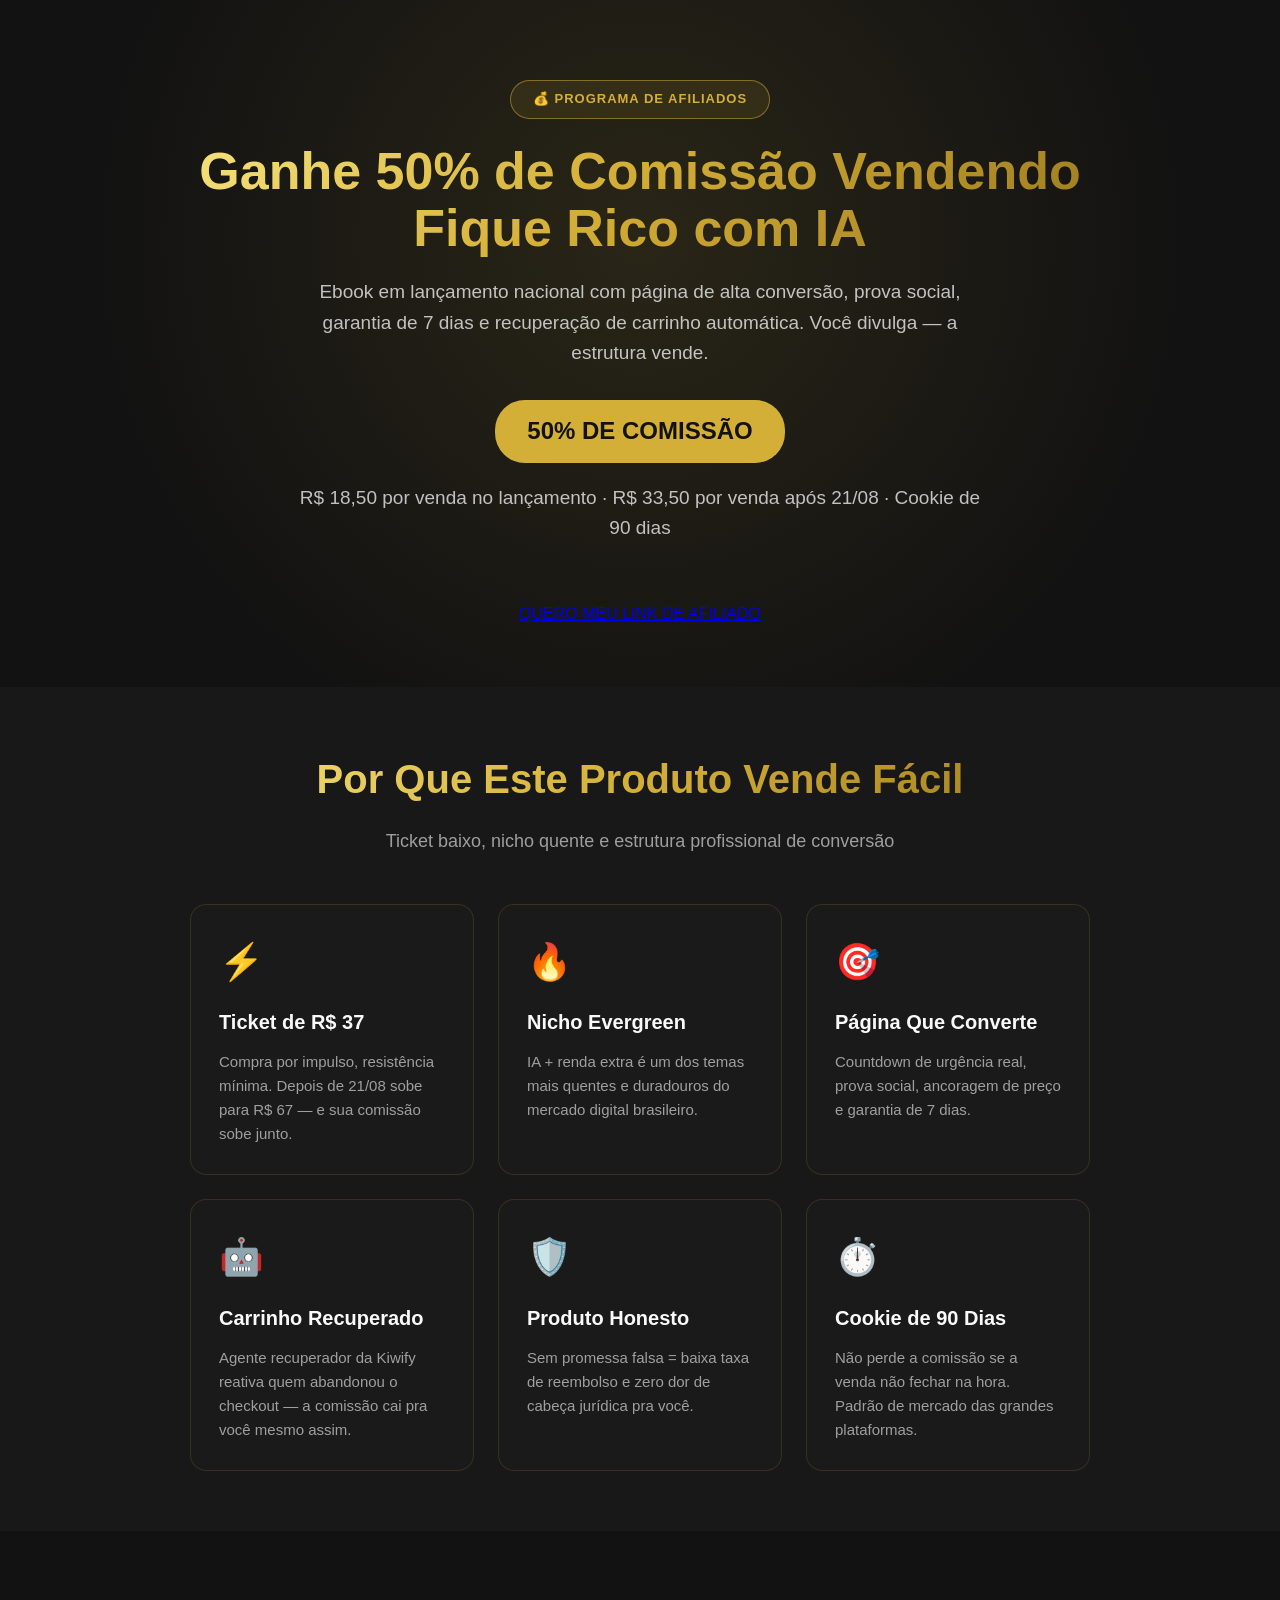
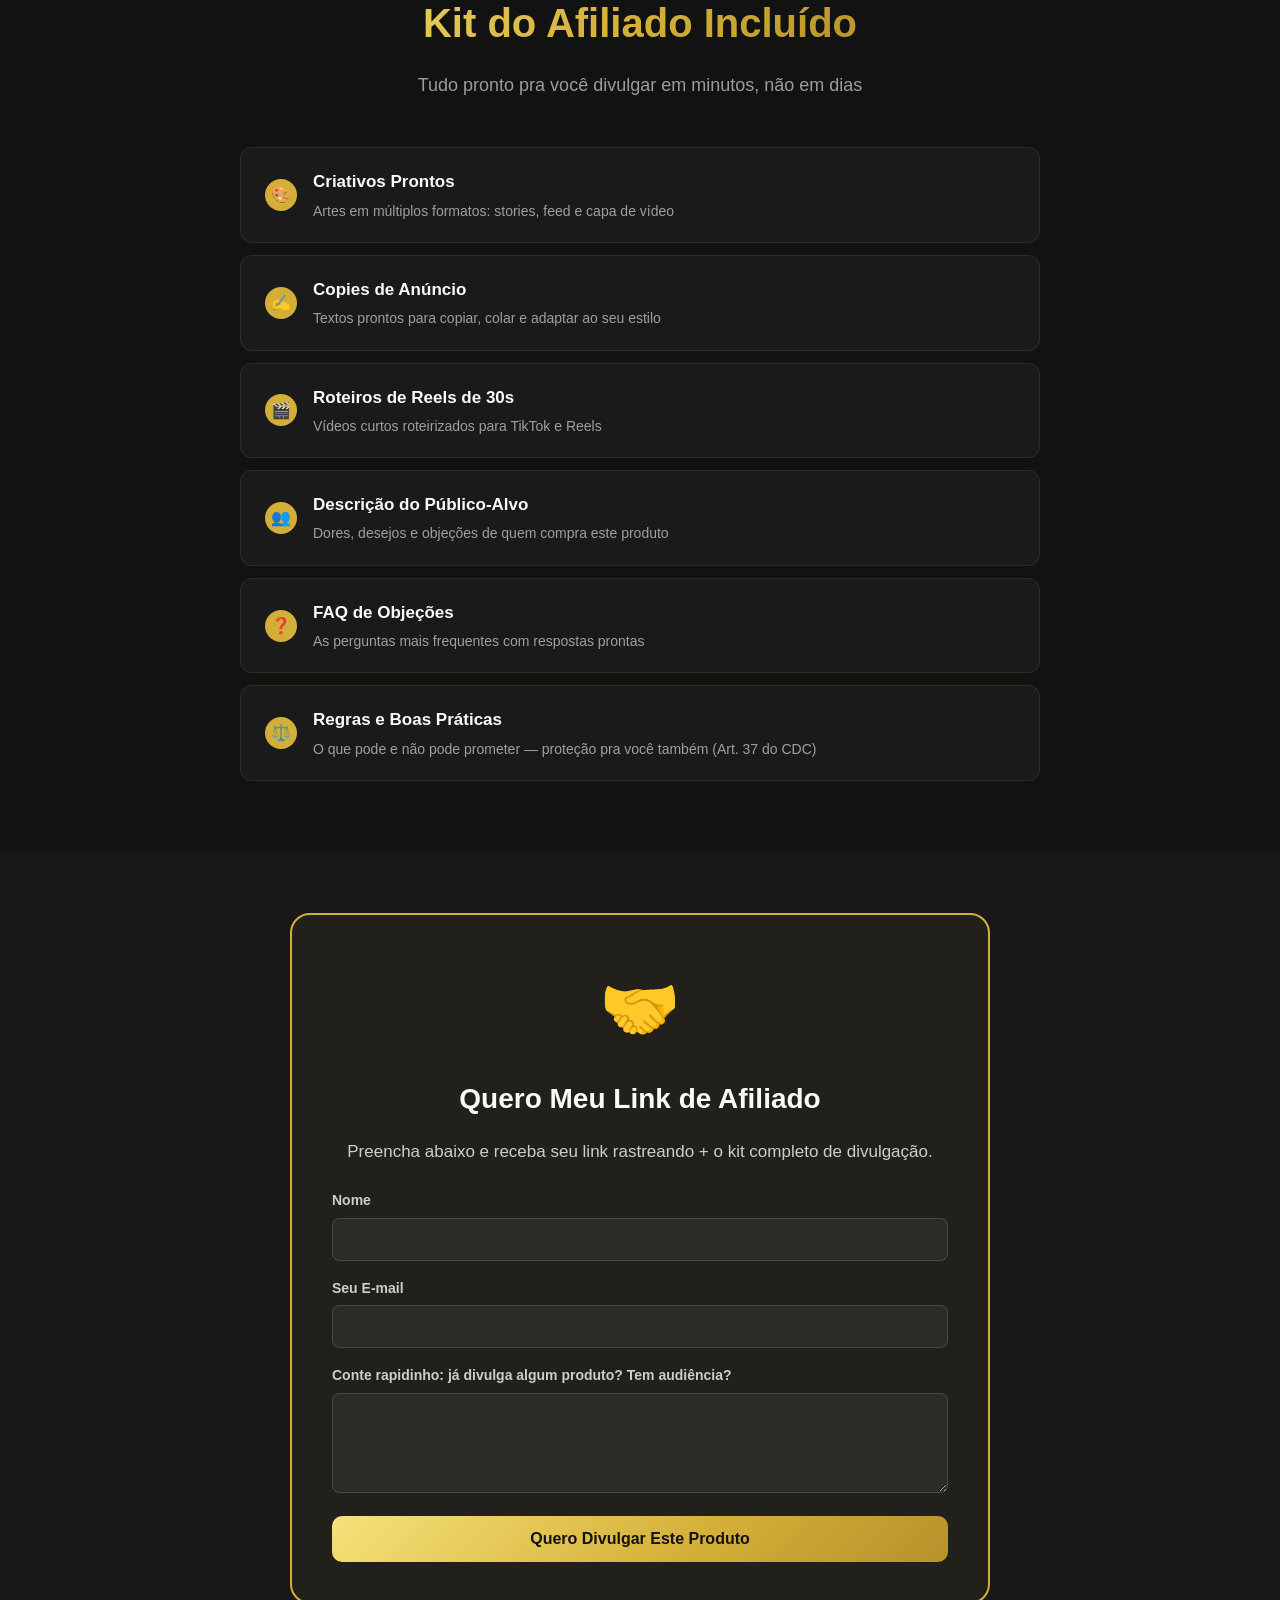
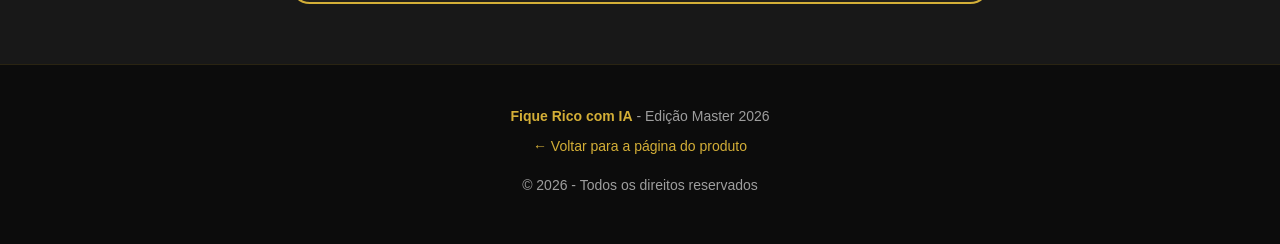
==== afiliados.html @ 5d23dd28 "Landing Fique Rico com IA (luxo preto+dourado) + pagina de afiliados" ====
<!DOCTYPE html>
<html lang="pt-BR">
<head>
<meta charset="UTF-8">
<meta name="viewport" content="width=device-width, initial-scale=1.0">
<title>Seja Afiliado - Fique Rico com IA</title>
<link rel="stylesheet" href="styles.css">
</head>
<body>

<div class="hero">
  <div class="container">
    <div class="badge">💰 Programa de Afiliados</div>
    <h1>Ganhe 50% de Comissão Vendendo Fique Rico com IA</h1>
    <p>Ebook em lançamento nacional com página de alta conversão, prova social, garantia de 7 dias e recuperação de carrinho automática. Você divulga — a estrutura vende.</p>
    <div class="commission-badge">50% DE COMISSÃO</div>
    <p class="fineprint">R$ 18,50 por venda no lançamento · R$ 33,50 por venda após 21/08 · Cookie de 90 dias</p>
    <br>
    <!-- QUER CADASTRO DIRETO NO BOTÃO? Troque o href "#cadastro-afiliado" pelo seu link de convite de afiliado da Kiwify (aba Afiliados → Convidar afiliados) -->
    <a href="https://dashboard.kiwify.com/join/affiliate/RTa1nPH8">QUERO MEU LINK DE AFILIADO</a>
  </div>
</div>

<div class="section section-light">
  <div class="container">
    <h2>Por Que Este Produto Vende Fácil</h2>
    <p class="section-subtitle">Ticket baixo, nicho quente e estrutura profissional de conversão</p>
    <div class="benefits-grid">
      <div class="benefit-card"><div class="benefit-icon">⚡</div><h3>Ticket de R$ 37</h3><p>Compra por impulso, resistência mínima. Depois de 21/08 sobe para R$ 67 — e sua comissão sobe junto.</p></div>
      <div class="benefit-card"><div class="benefit-icon">🔥</div><h3>Nicho Evergreen</h3><p>IA + renda extra é um dos temas mais quentes e duradouros do mercado digital brasileiro.</p></div>
      <div class="benefit-card"><div class="benefit-icon">🎯</div><h3>Página Que Converte</h3><p>Countdown de urgência real, prova social, ancoragem de preço e garantia de 7 dias.</p></div>
      <div class="benefit-card"><div class="benefit-icon">🤖</div><h3>Carrinho Recuperado</h3><p>Agente recuperador da Kiwify reativa quem abandonou o checkout — a comissão cai pra você mesmo assim.</p></div>
      <div class="benefit-card"><div class="benefit-icon">🛡️</div><h3>Produto Honesto</h3><p>Sem promessa falsa = baixa taxa de reembolso e zero dor de cabeça jurídica pra você.</p></div>
      <div class="benefit-card"><div class="benefit-icon">⏱️</div><h3>Cookie de 90 Dias</h3><p>Não perde a comissão se a venda não fechar na hora. Padrão de mercado das grandes plataformas.</p></div>
    </div>
  </div>
</div>

<div class="section section-dark">
  <div class="container">
    <h2>Kit do Afiliado Incluído</h2>
    <p class="section-subtitle">Tudo pronto pra você divulgar em minutos, não em dias</p>
    <div class="modules-list">
      <div class="module-item"><div class="module-check">🎨</div><div class="module-content"><h4>Criativos Prontos</h4><p>Artes em múltiplos formatos: stories, feed e capa de vídeo</p></div></div>
      <div class="module-item"><div class="module-check">✍️</div><div class="module-content"><h4>Copies de Anúncio</h4><p>Textos prontos para copiar, colar e adaptar ao seu estilo</p></div></div>
      <div class="module-item"><div class="module-check">🎬</div><div class="module-content"><h4>Roteiros de Reels de 30s</h4><p>Vídeos curtos roteirizados para TikTok e Reels</p></div></div>
      <div class="module-item"><div class="module-check">👥</div><div class="module-content"><h4>Descrição do Público-Alvo</h4><p>Dores, desejos e objeções de quem compra este produto</p></div></div>
      <div class="module-item"><div class="module-check">❓</div><div class="module-content"><h4>FAQ de Objeções</h4><p>As perguntas mais frequentes com respostas prontas</p></div></div>
      <div class="module-item"><div class="module-check">⚖️</div><div class="module-content"><h4>Regras e Boas Práticas</h4><p>O que pode e não pode prometer — proteção pra você também (Art. 37 do CDC)</p></div></div>
    </div>
  </div>
</div>

<div class="section section-light" id="cadastro-afiliado">
  <div class="container">
    <div class="guarantee-box">
      <div class="guarantee-icon">🤝</div>
      <h3>Quero Meu Link de Afiliado</h3>
      <p>Preencha abaixo e receba seu link rastreando + o kit completo de divulgação.</p>
      <form id="commentForm" action="https://formsubmit.co/ajax/luandev93@gmail.com" method="POST" style="text-align: left; margin-top: 24px;">
        <input type="text" name="_honey" style="display:none">
        <input type="hidden" name="_captcha" value="false">
        <input type="hidden" name="_subject" value="Quero ser afiliado - Fique Rico com IA">
        <div class="form-group"><label for="name">Nome</label><input type="text" id="name" name="name" required></div>
        <div class="form-group"><label for="email">Seu E-mail</label><input type="email" id="email" name="email" required></div>
        <div class="form-group"><label for="message">Conte rapidinho: já divulga algum produto? Tem audiência?</label><textarea id="message" name="message" required></textarea></div>
        <button type="submit" class="form-submit">Quero Divulgar Este Produto</button>
      </form>
    </div>
  </div>
</div>

<div class="footer">
  <p><strong>Fique Rico com IA</strong> - Edição Master 2026</p>
  <p style="margin-top: 8px;"><a href="index.html" style="color: #D4AF37; text-decoration: none;">← Voltar para a página do produto</a></p>
  <p style="margin-top: 16px;">© 2026 - Todos os direitos reservados</p>
</div>

<script>
document.getElementById('commentForm').addEventListener('submit', async function(e) {
  e.preventDefault();
  if (this._honey.value !== '') return;
  const formData = new FormData(this);
  const submitBtn = this.querySelector('.form-submit');
  const originalText = submitBtn.textContent;
  submitBtn.textContent = 'Enviando...';
  submitBtn.disabled = true;
  try {
    const response = await fetch(this.action, {
      method: 'POST',
      body: formData,
      headers: { 'Accept': 'application/json' }
    });
    if (response.ok) {
      alert('✓ Recebemos seu cadastro! Em breve você recebe o kit e as instruções.');
      this.reset();
    } else {
      alert('Erro ao enviar. Tente novamente.');
    }
  } catch (err) {
    alert('Erro de conexão. Tente novamente.');
  } finally {
    submitBtn.textContent = originalText;
    submitBtn.disabled = false;
  }
});
</script>

</body>
</html>
---- styles.css ----
* { margin: 0; padding: 0; box-sizing: border-box; }

body {
  font-family: 'Segoe UI', -apple-system, BlinkMacSystemFont, Roboto, sans-serif;
  background: #121212;
  color: #F9F9F9;
  line-height: 1.6;
  overflow-x: hidden;
}

.urgency-banner {
  background: linear-gradient(90deg, #8C6D1F 0%, #D4AF37 50%, #8C6D1F 100%);
  color: #121212;
  text-align: center;
  padding: 12px 16px;
  font-size: 14px;
  font-weight: 700;
  position: sticky;
  top: 0;
  z-index: 1000;
  box-shadow: 0 2px 12px rgba(212, 175, 55, 0.3);
}

.urgency-banner span {
  display: inline-block;
  background: rgba(18, 18, 18, 0.15);
  padding: 2px 8px;
  border-radius: 4px;
  margin: 0 4px;
  font-family: monospace;
  font-size: 15px;
}

.hero {
  background: #121212;
  padding: 80px 24px 60px;
  text-align: center;
  position: relative;
  overflow: hidden;
}

.hero::before {
  content: '';
  position: absolute;
  top: 0; left: 0; right: 0; bottom: 0;
  background: radial-gradient(circle at 50% 35%, rgba(212, 175, 55, 0.12) 0%, transparent 70%);
  animation: pulse 4s ease-in-out infinite;
}

@keyframes pulse {
  0%, 100% { opacity: 0.5; }
  50% { opacity: 1; }
}

.container {
  max-width: 900px;
  margin: 0 auto;
  position: relative;
  z-index: 1;
}

/* CIFRÃO DOURADO CLÁSSICO — CENTRADO E ROTACIONANDO */
.dollar-wrap { perspective: 900px; margin-bottom: 12px; }

.dollar-sign {
  font-family: Georgia, 'Times New Roman', serif;
  font-weight: 700;
  font-size: clamp(130px, 26vw, 210px);
  line-height: 1;
  display: inline-block;
  background: linear-gradient(135deg, #F6E27A 0%, #D4AF37 30%, #8C6D1F 50%, #D4AF37 70%, #F6E27A 100%);
  -webkit-background-clip: text;
  -webkit-text-fill-color: transparent;
  background-clip: text;
  filter: drop-shadow(0 8px 28px rgba(212, 175, 55, 0.4));
  animation: coinspin 6s linear infinite;
}

@keyframes coinspin {
  from { transform: rotateY(0deg); }
  to { transform: rotateY(360deg); }
}

.cover-tag {
  font-size: 11px;
  font-weight: 600;
  letter-spacing: 4px;
  color: #D4AF37;
  text-transform: uppercase;
  margin-bottom: 22px;
}

.badge {
  display: block;
  width: fit-content;
  margin: 0 auto 24px;
  background: rgba(212, 175, 55, 0.1);
  color: #D4AF37;
  border: 1px solid rgba(212, 175, 55, 0.5);
  padding: 8px 22px;
  border-radius: 30px;
  font-size: 13px;
  font-weight: 700;
  letter-spacing: 1px;
  text-transform: uppercase;
  animation: bounce 2s infinite;
}

@keyframes bounce {
  0%, 100% { transform: translateY(0); }
  50% { transform: translateY(-4px); }
}

.hero h1 {
  font-size: clamp(32px, 6vw, 52px);
  font-weight: 900;
  line-height: 1.1;
  margin-bottom: 20px;
  background: linear-gradient(135deg, #F6E27A 0%, #D4AF37 45%, #9C7A1E 100%);
  -webkit-background-clip: text;
  -webkit-text-fill-color: transparent;
  background-clip: text;
}

.hero .subtitle {
  font-size: clamp(18px, 3vw, 24px);
  color: #E8CE7E;
  margin-bottom: 16px;
  font-weight: 600;
}

.hero p {
  font-size: clamp(16px, 2.5vw, 19px);
  color: rgba(249, 249, 249, 0.75);
  max-width: 700px;
  margin: 0 auto 32px;
}

.fineprint { font-size: 13px; color: #9E9E9E; margin-top: 16px; }

.warn-text { font-size: 15px; color: #9E9E9E; }
.warn-text strong { color: #F9F9F9; }

.price-box {
  background: rgba(212, 175, 55, 0.05);
  border: 2px solid #D4AF37;
  border-radius: 20px;
  padding: 32px;
  margin: 40px auto;
  max-width: 500px;
  box-shadow: 0 8px 32px rgba(212, 175, 55, 0.15);
}

.price-box.expired {
  background: rgba(179, 38, 30, 0.08);
  border-color: #B3261E;
  box-shadow: 0 8px 32px rgba(179, 38, 30, 0.2);
}

.price-label {
  font-size: 14px;
  color: #D4AF37;
  font-weight: 700;
  text-transform: uppercase;
  letter-spacing: 2px;
  margin-bottom: 8px;
}

.price-box.expired .price-label { color: #ef4444; }

.price-old {
  font-size: 24px;
  color: rgba(249, 249, 249, 0.4);
  text-decoration: line-through;
  margin-bottom: 8px;
}

.price-new {
  font-size: clamp(48px, 8vw, 64px);
  font-weight: 900;
  color: #D4AF37;
  line-height: 1;
  margin-bottom: 8px;
}

.price-box.expired .price-new { color: #ef4444; }

.price-new small { font-size: 24px; font-weight: 600; }

.price-installment {
  font-size: 16px;
  color: rgba(249, 249, 249, 0.6);
  margin-bottom: 16px;
}

.price-savings {
  display: inline-block;
  background: #D4AF37;
  color: #121212;
  padding: 6px 16px;
  border-radius: 20px;
  font-size: 14px;
  font-weight: 700;
  margin-bottom: 24px;
}

.price-box.expired .price-savings { display: none; }

.cta-button {
  display: inline-block;
  background: linear-gradient(135deg, #F6E27A 0%, #D4AF37 60%, #B8912C 100%);
  color: #121212;
  padding: 20px 48px;
  border-radius: 12px;
  font-size: 18px;
  font-weight: 800;
  text-decoration: none;
  text-transform: uppercase;
  letter-spacing: 1px;
  box-shadow: 0 8px 24px rgba(212, 175, 55, 0.35);
  transition: all 0.3s;
  border: none;
  cursor: pointer;
  margin: 16px 0;
}

.cta-button:hover {
  transform: translateY(-3px);
  box-shadow: 0 12px 32px rgba(212, 175, 55, 0.5);
}

.section { padding: 60px 24px; }
.section-dark { background: #121212; }
.section-light { background: #181818; }

.section h2 {
  font-size: clamp(28px, 5vw, 40px);
  font-weight: 800;
  text-align: center;
  margin-bottom: 16px;
  background: linear-gradient(135deg, #F6E27A 0%, #D4AF37 50%, #9C7A1E 100%);
  -webkit-background-clip: text;
  -webkit-text-fill-color: transparent;
  background-clip: text;
}

.section-subtitle {
  text-align: center;
  font-size: 18px;
  color: rgba(249, 249, 249, 0.6);
  max-width: 700px;
  margin: 0 auto 48px;
}

.bonus-title { color: #D4AF37; font-size: 24px; margin-bottom: 24px; }

.benefits-grid {
  display: grid;
  grid-template-columns: repeat(auto-fit, minmax(280px, 1fr));
  gap: 24px;
  max-width: 1100px;
  margin: 0 auto;
}

.benefit-card {
  background: #1A1A1A;
  border: 1px solid rgba(212, 175, 55, 0.15);
  border-radius: 16px;
  padding: 28px;
  transition: all 0.3s;
}

.benefit-card:hover {
  border-color: rgba(212, 175, 55, 0.5);
  transform: translateY(-4px);
}

.benefit-icon { font-size: 36px; margin-bottom: 16px; }

.benefit-card h3 {
  font-size: 20px;
  font-weight: 700;
  color: #F9F9F9;
  margin-bottom: 12px;
}

.benefit-card p { color: rgba(249, 249, 249, 0.6); font-size: 15px; }

.modules-list { max-width: 800px; margin: 0 auto; }

.module-item {
  background: #1A1A1A;
  border: 1px solid rgba(212, 175, 55, 0.12);
  border-radius: 12px;
  padding: 20px 24px;
  margin-bottom: 12px;
  display: flex;
  align-items: center;
  gap: 16px;
  transition: all 0.2s;
}

.module-item:hover {
  background: rgba(212, 175, 55, 0.06);
  border-color: rgba(212, 175, 55, 0.4);
}

.module-check {
  width: 32px;
  height: 32px;
  background: #D4AF37;
  border-radius: 50%;
  display: flex;
  align-items: center;
  justify-content: center;
  color: #121212;
  font-weight: bold;
  flex-shrink: 0;
}

.module-content h4 {
  font-size: 17px;
  font-weight: 700;
  color: #F9F9F9;
  margin-bottom: 4px;
}

.module-content p { font-size: 14px; color: rgba(249, 249, 249, 0.6); }

.carousel-container {
  max-width: 800px;
  margin: 0 auto;
  position: relative;
}

.carousel-viewport {
  overflow: hidden;
  border-radius: 16px;
}

.carousel-track {
  display: flex;
  transition: transform 0.5s cubic-bezier(0.4, 0, 0.2, 1);
}

.testimonial-card {
  min-width: 100%;
  background: #1A1A1A;
  border: 1px solid rgba(212, 175, 55, 0.15);
  padding: 36px 32px;
  box-sizing: border-box;
}

.testimonial-stars {
  color: #D4AF37;
  font-size: 20px;
  margin-bottom: 20px;
  letter-spacing: 2px;
}

.testimonial-text {
  color: rgba(249, 249, 249, 0.8);
  font-size: 17px;
  line-height: 1.7;
  margin-bottom: 24px;
  font-style: italic;
  min-height: 100px;
}

.testimonial-author {
  display: flex;
  align-items: center;
  gap: 14px;
}

.author-avatar {
  width: 52px;
  height: 52px;
  background: linear-gradient(135deg, #F6E27A 0%, #D4AF37 100%);
  border-radius: 50%;
  display: flex;
  align-items: center;
  justify-content: center;
  color: #121212;
  font-weight: 700;
  font-size: 20px;
  flex-shrink: 0;
}

.author-info h5 { font-size: 16px; font-weight: 700; color: #F9F9F9; }
.author-info p { font-size: 13px; color: rgba(249, 249, 249, 0.5); }

.carousel-arrow {
  position: absolute;
  top: 50%;
  transform: translateY(-50%);
  width: 48px;
  height: 48px;
  border-radius: 50%;
  background: rgba(212, 175, 55, 0.15);
  border: 1px solid rgba(212, 175, 55, 0.5);
  color: #D4AF37;
  font-size: 22px;
  cursor: pointer;
  display: flex;
  align-items: center;
  justify-content: center;
  transition: all 0.2s;
  z-index: 2;
}

.carousel-arrow:hover {
  background: rgba(212, 175, 55, 0.35);
  transform: translateY(-50%) scale(1.1);
}

.carousel-arrow.prev { left: -24px; }
.carousel-arrow.next { right: -24px; }

.carousel-dots {
  display: flex;
  justify-content: center;
  gap: 10px;
  margin-top: 24px;
}

.carousel-dot {
  width: 10px;
  height: 10px;
  border-radius: 50%;
  background: rgba(249, 249, 249, 0.2);
  cursor: pointer;
  transition: all 0.2s;
  border: none;
}

.carousel-dot.active {
  background: #D4AF37;
  width: 30px;
  border-radius: 5px;
}

.comments-section { max-width: 700px; margin: 0 auto; }

.comment-form {
  background: rgba(212, 175, 55, 0.05);
  border: 1px solid rgba(212, 175, 55, 0.25);
  border-radius: 16px;
  padding: 32px;
  margin-top: 32px;
}

.comment-form h3 {
  font-size: 22px;
  font-weight: 700;
  color: #F9F9F9;
  margin-bottom: 8px;
}

.comment-form > p {
  color: rgba(249, 249, 249, 0.6);
  margin-bottom: 20px;
  font-size: 15px;
}

.form-group { margin-bottom: 16px; }

.form-group label {
  display: block;
  font-size: 14px;
  font-weight: 600;
  color: rgba(249, 249, 249, 0.8);
  margin-bottom: 6px;
}

.form-group input,
.form-group textarea {
  width: 100%;
  padding: 12px 16px;
  background: rgba(249, 249, 249, 0.05);
  border: 1px solid rgba(249, 249, 249, 0.15);
  border-radius: 8px;
  color: #F9F9F9;
  font-size: 15px;
  font-family: inherit;
  transition: all 0.2s;
}

.form-group input:focus,
.form-group textarea:focus {
  outline: none;
  border-color: #D4AF37;
  background: rgba(249, 249, 249, 0.08);
}

.form-group textarea { resize: vertical; min-height: 100px; }

.form-submit {
  background: linear-gradient(135deg, #F6E27A 0%, #D4AF37 60%, #B8912C 100%);
  color: #121212;
  padding: 14px 28px;
  border-radius: 10px;
  border: none;
  font-size: 16px;
  font-weight: 800;
  cursor: pointer;
  transition: all 0.2s;
  width: 100%;
}

.form-submit:hover {
  transform: translateY(-2px);
  box-shadow: 0 8px 20px rgba(212, 175, 55, 0.4);
}

.form-success {
  background: rgba(16, 185, 129, 0.15);
  border: 1px solid #10b981;
  color: #10b981;
  padding: 16px;
  border-radius: 10px;
  text-align: center;
  margin-top: 16px;
  display: none;
}

.guarantee-box {
  background: rgba(212, 175, 55, 0.05);
  border: 2px solid #D4AF37;
  border-radius: 20px;
  padding: 40px;
  max-width: 700px;
  margin: 0 auto;
  text-align: center;
}

.guarantee-icon { font-size: 64px; margin-bottom: 20px; }

.guarantee-box h3 {
  font-size: 28px;
  font-weight: 800;
  color: #F9F9F9;
  margin-bottom: 16px;
}

.guarantee-box p {
  font-size: 17px;
  color: rgba(249, 249, 249, 0.8);
  margin-bottom: 12px;
}

.faq-list { max-width: 800px; margin: 0 auto; }

.faq-item {
  background: #1A1A1A;
  border: 1px solid rgba(212, 175, 55, 0.12);
  border-radius: 12px;
  padding: 24px;
  margin-bottom: 12px;
}

.faq-question { font-size: 17px; font-weight: 700; color: #F9F9F9; margin-bottom: 12px; }
.faq-answer { font-size: 15px; color: rgba(249, 249, 249, 0.6); line-height: 1.7; }

.affiliates-box {
  background: rgba(212, 175, 55, 0.08);
  border: 2px solid #D4AF37;
  border-radius: 20px;
  padding: 40px;
  max-width: 700px;
  margin: 40px auto;
  text-align: center;
}

.affiliates-box h3 {
  font-size: 28px;
  font-weight: 800;
  color: #F9F9F9;
  margin-bottom: 16px;
}

.affiliates-box p { font-size: 17px; color: rgba(249, 249, 249, 0.8); margin-bottom: 20px; }

.commission-badge {
  display: inline-block;
  background: #D4AF37;
  color: #121212;
  padding: 12px 32px;
  border-radius: 30px;
  font-size: 24px;
  font-weight: 900;
  margin-bottom: 20px;
}

.btn-secondary {
  display: inline-block;
  background: transparent;
  color: #D4AF37;
  padding: 14px 32px;
  border-radius: 10px;
  font-weight: 700;
  text-decoration: none;
  border: 1px solid rgba(212, 175, 55, 0.5);
  transition: all 0.2s;
}

.btn-secondary:hover { background: rgba(212, 175, 55, 0.1); }

.footer {
  background: #0C0C0C;
  padding: 40px 24px;
  text-align: center;
  border-top: 1px solid rgba(212, 175, 55, 0.15);
}

.footer p { color: #9E9E9E; font-size: 14px; margin-bottom: 8px; }
.footer strong { color: #D4AF37; }

@media (max-width: 768px) {
  .carousel-arrow.prev { left: 8px; }
  .carousel-arrow.next { right: 8px; }
  .carousel-arrow { width: 40px; height: 40px; font-size: 18px; }
  .testimonial-card { padding: 28px 20px; }
  .testimonial-text { min-height: auto; }
}

@media (max-width: 640px) {
  .hero { padding: 60px 16px 40px; }
  .section { padding: 40px 16px; }
  .price-box { padding: 24px 20px; }
  .cta-button { padding: 18px 32px; font-size: 16px; }
  .dollar-sign { font-size: 110px; }
}
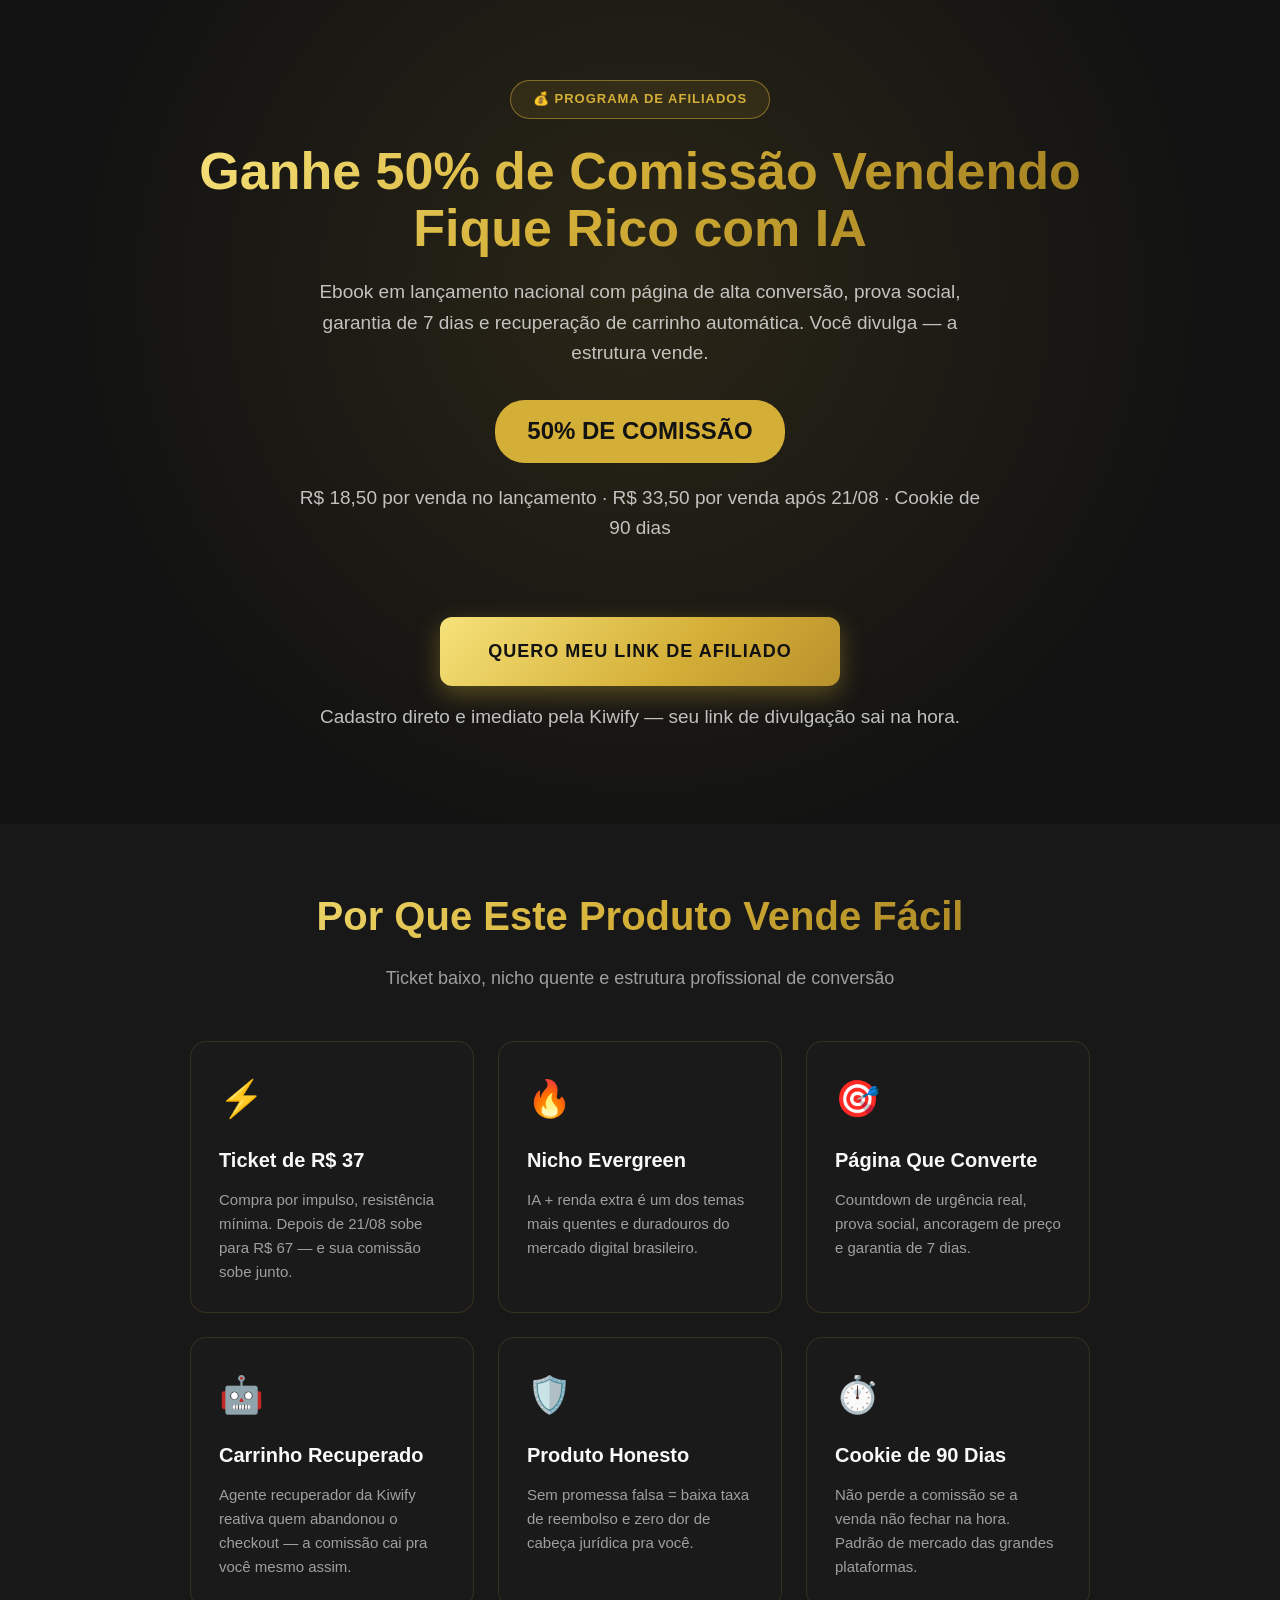
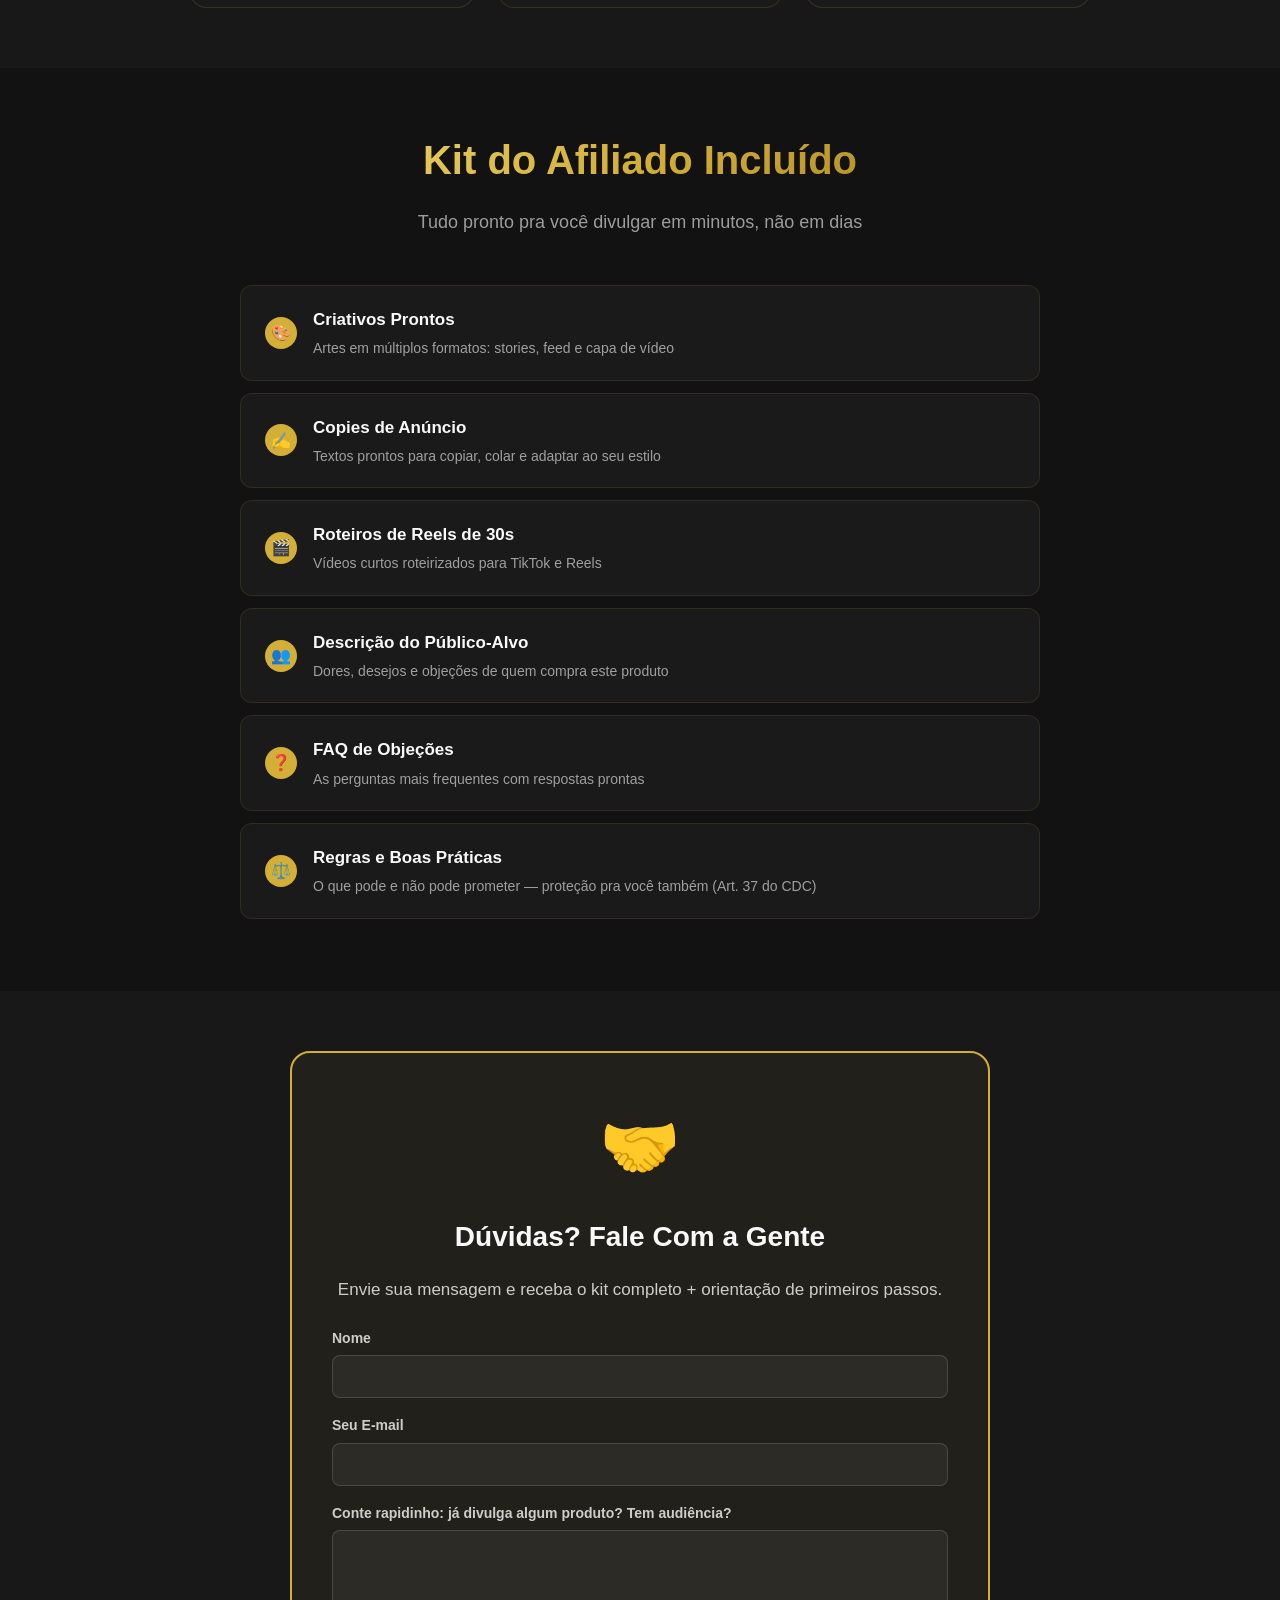
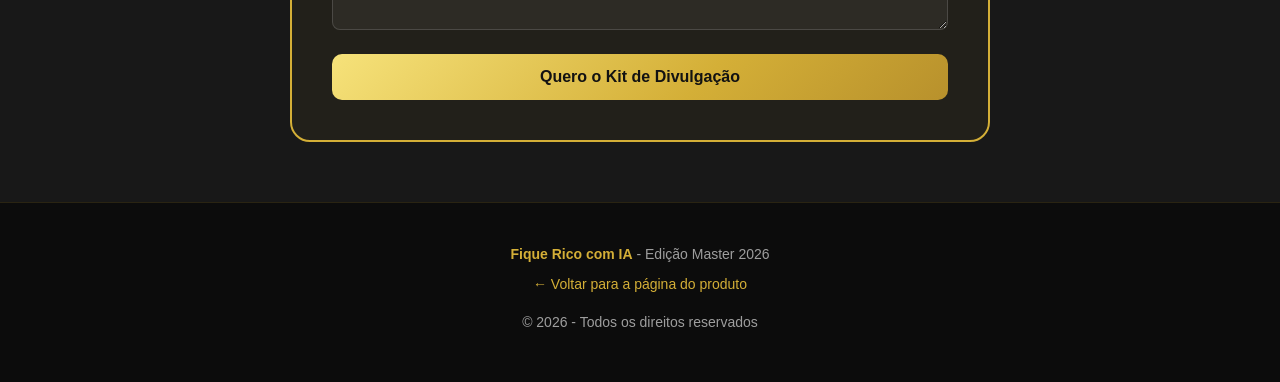
==== commit fe2062ce: "Vereditos reais verificaveis das 3 IAs + afiliados com convite real" ====
--- a/afiliados.html
+++ b/afiliados.html
@@ -16,8 +16,8 @@
     <div class="commission-badge">50% DE COMISSÃO</div>
     <p class="fineprint">R$ 18,50 por venda no lançamento · R$ 33,50 por venda após 21/08 · Cookie de 90 dias</p>
     <br>
-    <!-- QUER CADASTRO DIRETO NO BOTÃO? Troque o href "#cadastro-afiliado" pelo seu link de convite de afiliado da Kiwify (aba Afiliados → Convidar afiliados) -->
-    <a href="https://dashboard.kiwify.com/join/affiliate/RTa1nPH8">QUERO MEU LINK DE AFILIADO</a>
+    <a href="https://dashboard.kiwify.com/join/affiliate/RTa1nPH8" target="_blank" class="cta-button">QUERO MEU LINK DE AFILIADO</a>
+    <p class="fineprint">Cadastro direto e imediato pela Kiwify — seu link de divulgação sai na hora.</p>
   </div>
 </div>
 
@@ -51,12 +51,12 @@
   </div>
 </div>
 
-<div class="section section-light" id="cadastro-afiliado">
+<div class="section section-light">
   <div class="container">
     <div class="guarantee-box">
       <div class="guarantee-icon">🤝</div>
-      <h3>Quero Meu Link de Afiliado</h3>
-      <p>Preencha abaixo e receba seu link rastreando + o kit completo de divulgação.</p>
+      <h3>Dúvidas? Fale Com a Gente</h3>
+      <p>Envie sua mensagem e receba o kit completo + orientação de primeiros passos.</p>
       <form id="commentForm" action="https://formsubmit.co/ajax/luandev93@gmail.com" method="POST" style="text-align: left; margin-top: 24px;">
         <input type="text" name="_honey" style="display:none">
         <input type="hidden" name="_captcha" value="false">
@@ -64,7 +64,7 @@
         <div class="form-group"><label for="name">Nome</label><input type="text" id="name" name="name" required></div>
         <div class="form-group"><label for="email">Seu E-mail</label><input type="email" id="email" name="email" required></div>
         <div class="form-group"><label for="message">Conte rapidinho: já divulga algum produto? Tem audiência?</label><textarea id="message" name="message" required></textarea></div>
-        <button type="submit" class="form-submit">Quero Divulgar Este Produto</button>
+        <button type="submit" class="form-submit">Quero o Kit de Divulgação</button>
       </form>
     </div>
   </div>
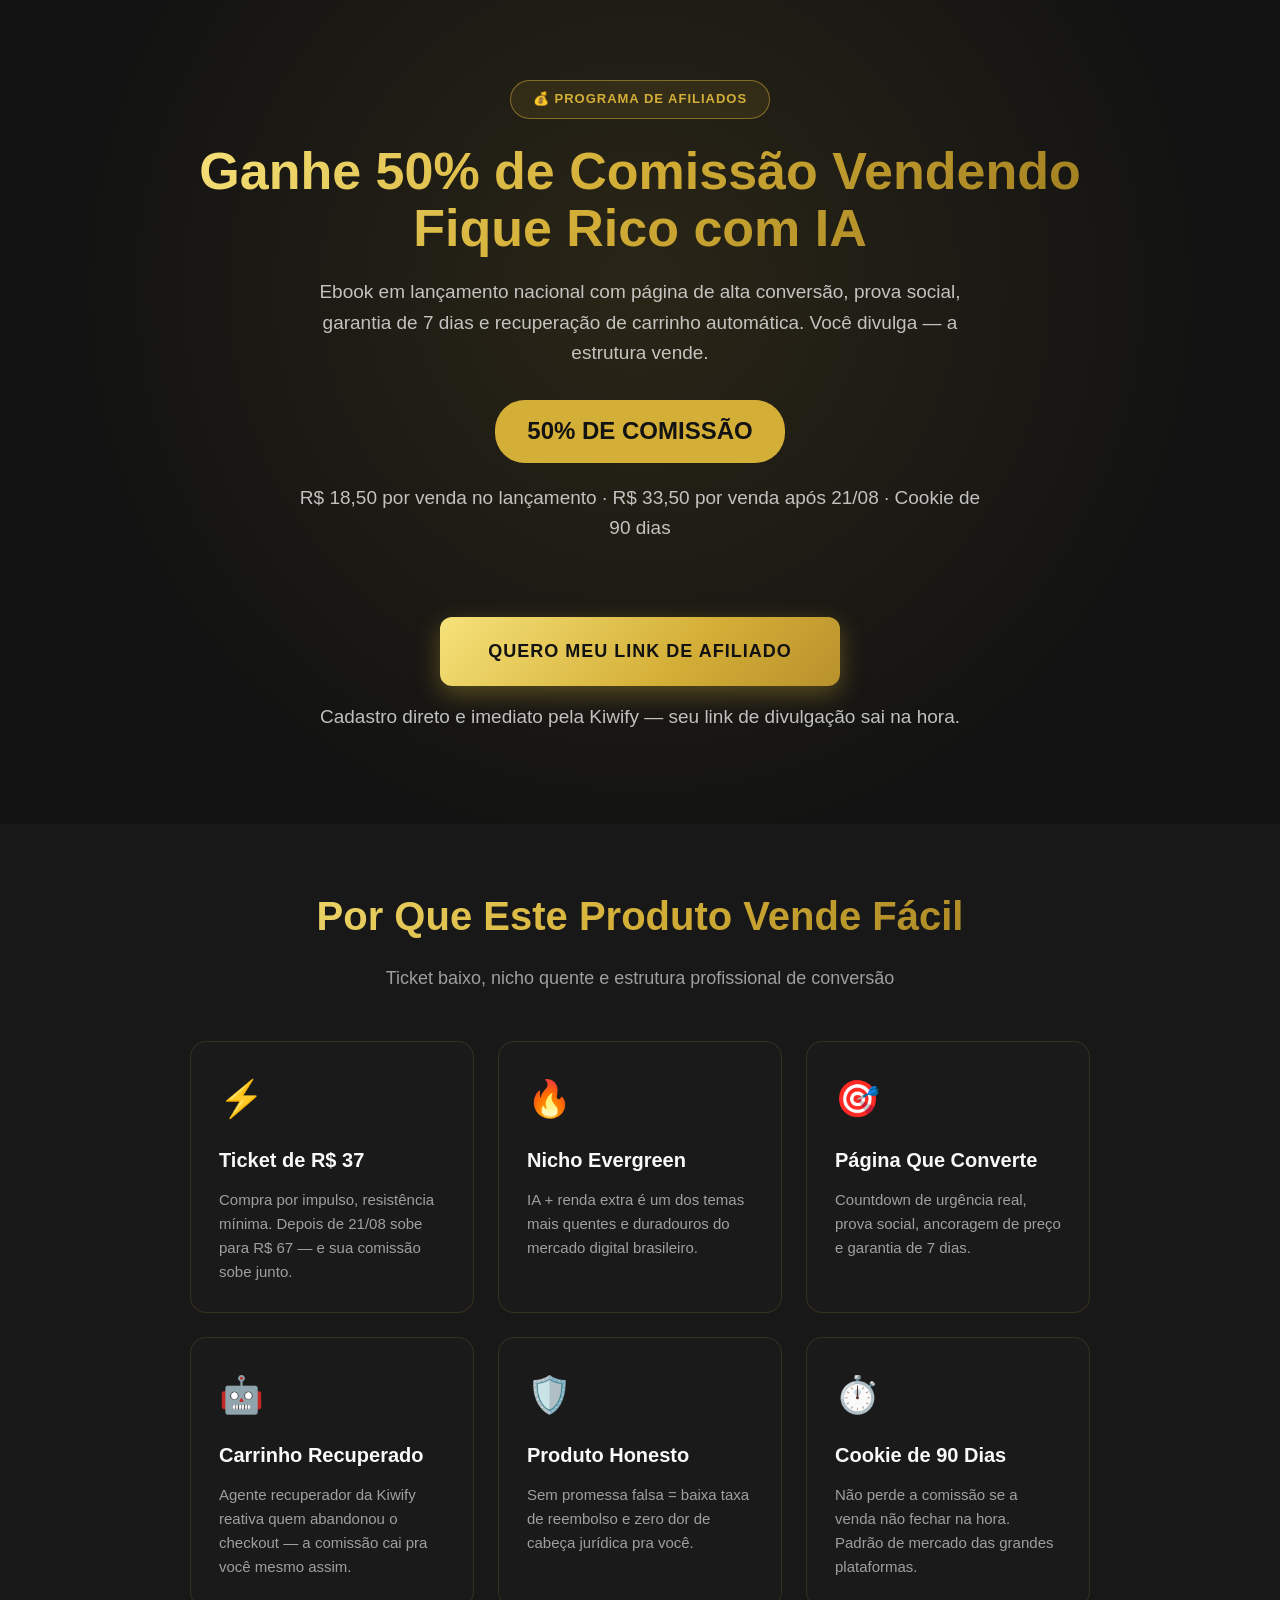
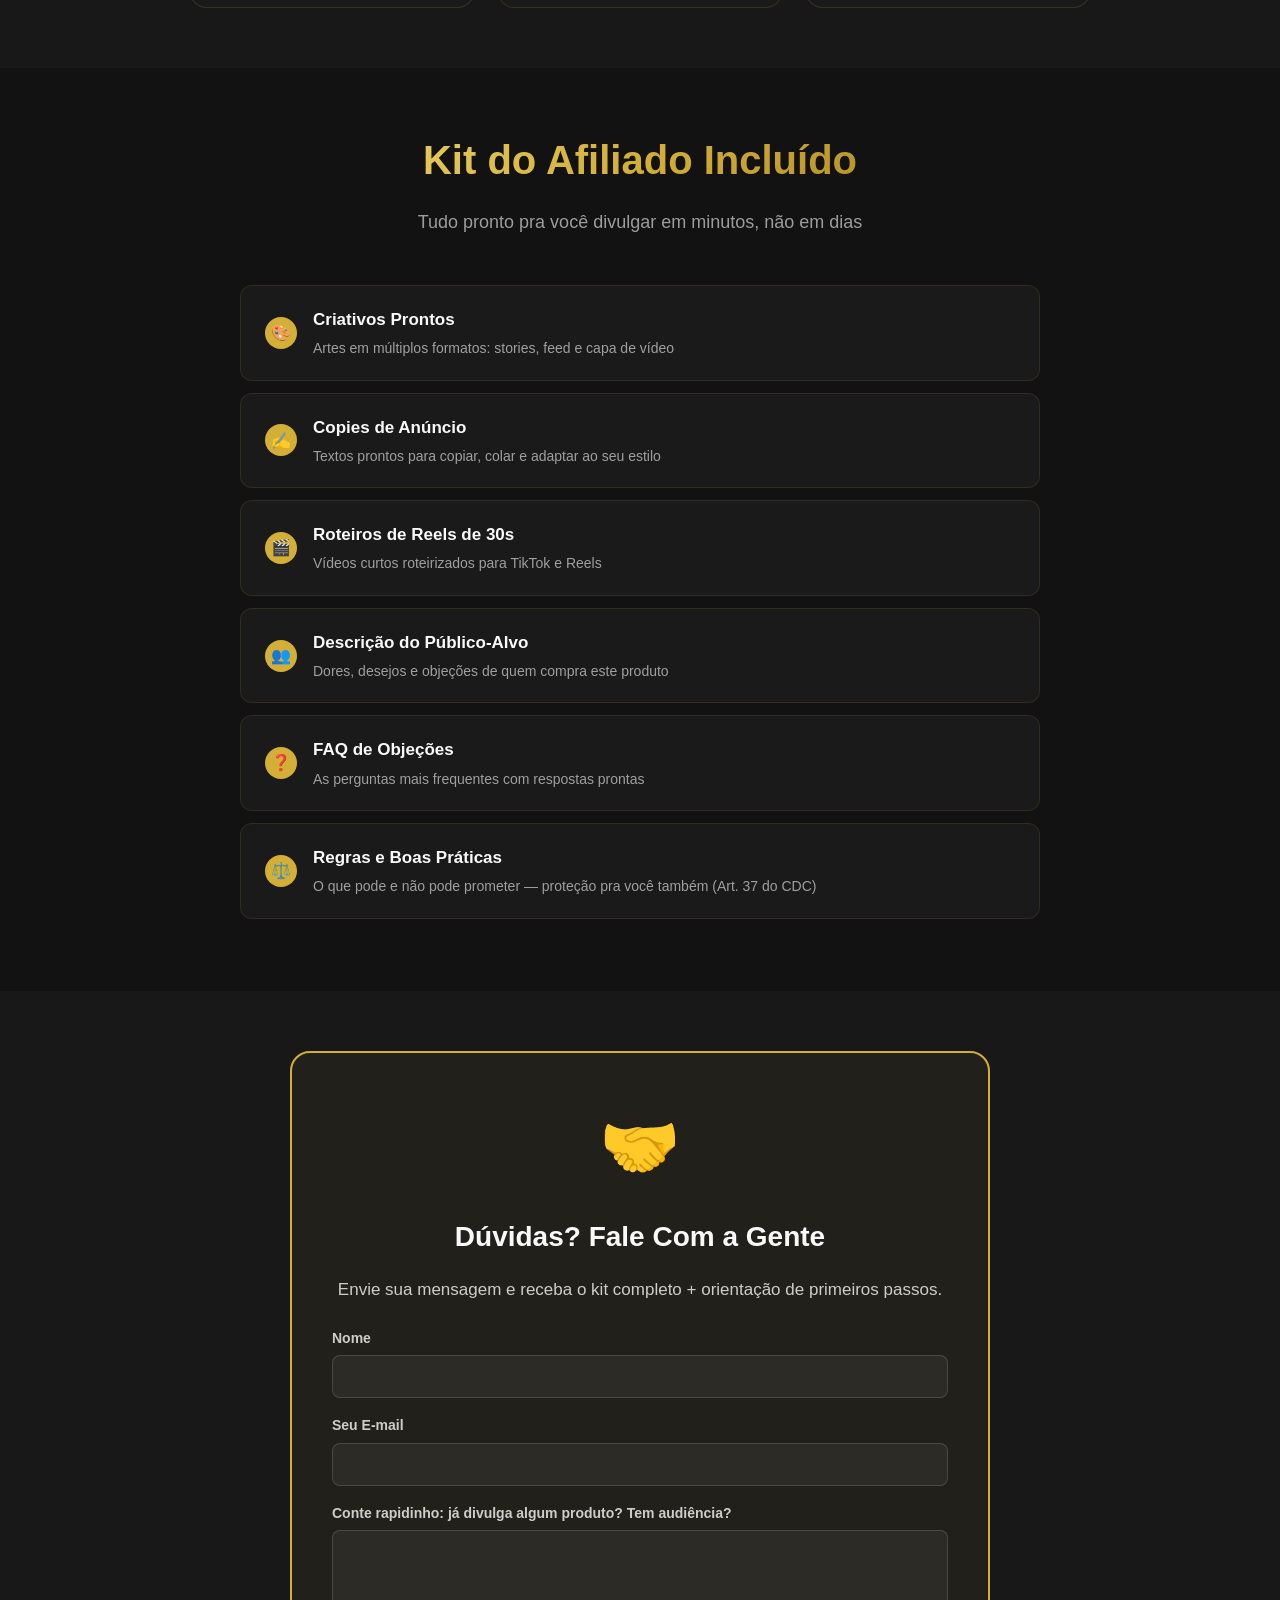
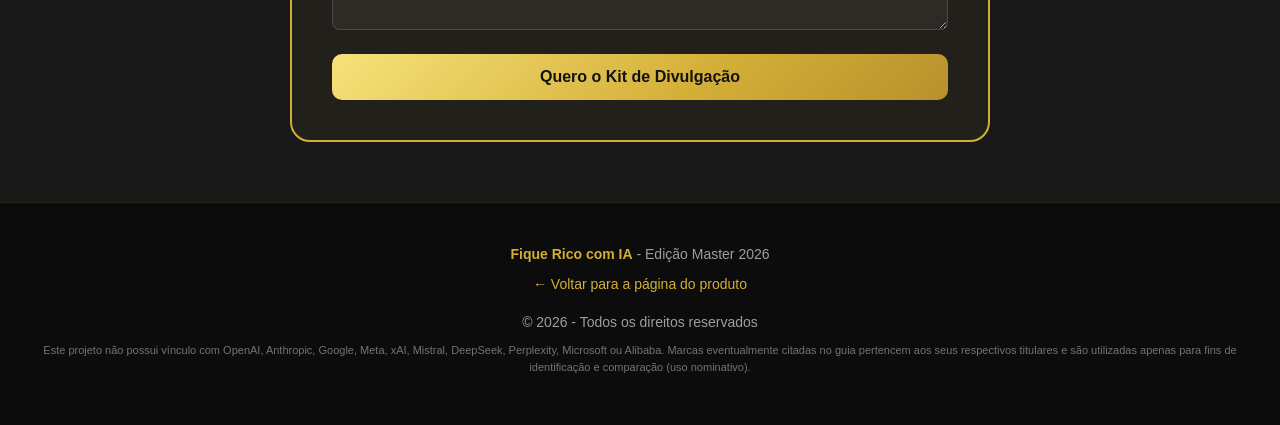
==== commit aade5636: "feat: rebrand da seção de avaliações - personagens fictícios + disclaimers" ====
--- a/afiliados.html
+++ b/afiliados.html
@@ -74,6 +74,7 @@
   <p><strong>Fique Rico com IA</strong> - Edição Master 2026</p>
   <p style="margin-top: 8px;"><a href="index.html" style="color: #D4AF37; text-decoration: none;">← Voltar para a página do produto</a></p>
   <p style="margin-top: 16px;">© 2026 - Todos os direitos reservados</p>
+  <p style="margin-top: 8px; font-size: 11px; opacity: 0.7;">Este projeto não possui vínculo com OpenAI, Anthropic, Google, Meta, xAI, Mistral, DeepSeek, Perplexity, Microsoft ou Alibaba. Marcas eventualmente citadas no guia pertencem aos seus respectivos titulares e são utilizadas apenas para fins de identificação e comparação (uso nominativo).</p>
 </div>
 
 <script>
